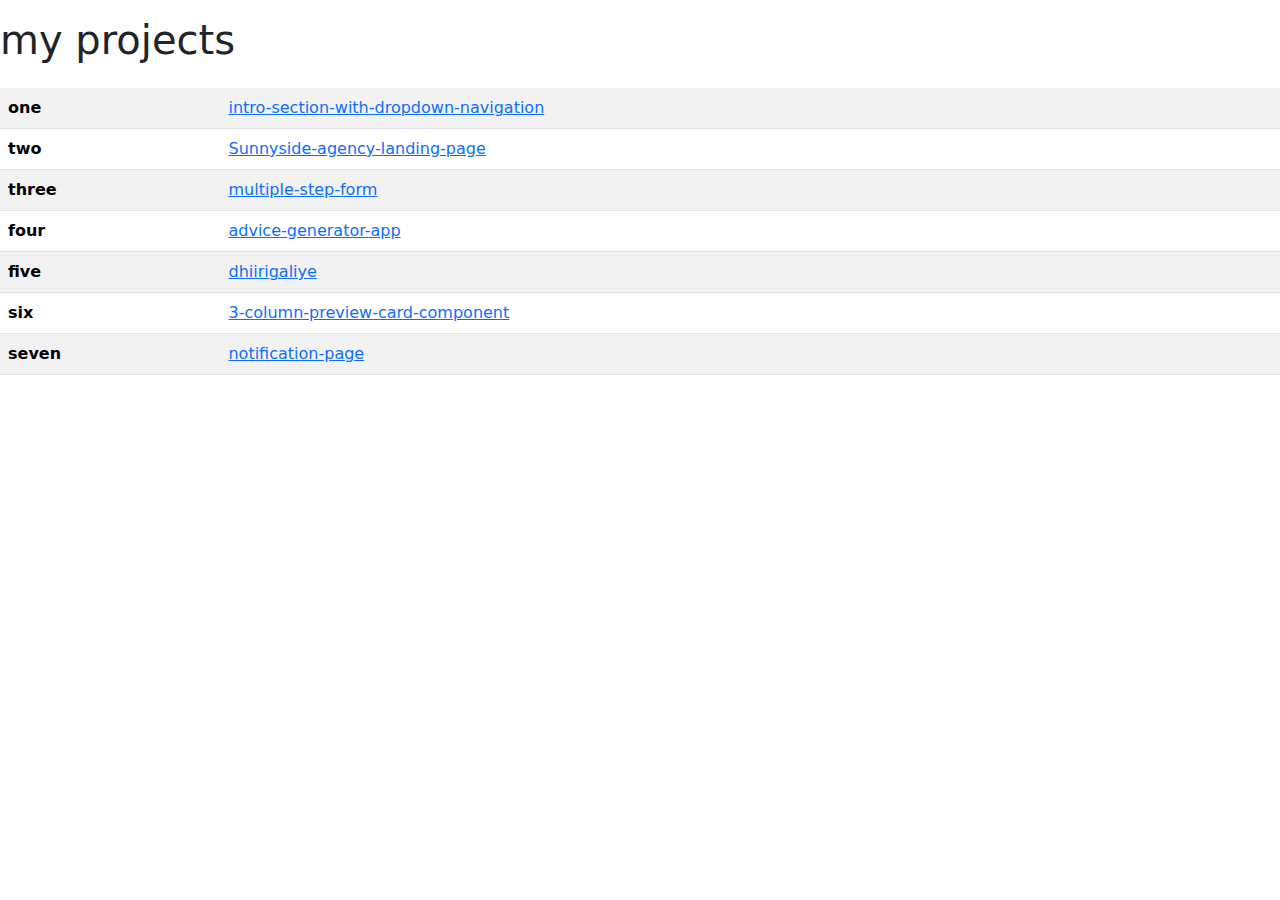
==== index.html @ 0f660411 "Add files via upload" ====
<!DOCTYPE html>
<html lang="en">
<head>
    <meta charset="UTF-8">
    <meta http-equiv="X-UA-Compatible" content="IE=edge">
    <meta name="viewport" content="width=device-width, initial-scale=1.0">
    <title>Document</title>
    <link rel="stylesheet" href="https://cdn.jsdelivr.net/npm/bootstrap@5.2.3/dist/css/bootstrap.min.css">
</head>
<body>
    <style>
        
    </style>
    <table class="table table-striped my-4">
        <h1 class="my-3">my projects</h1>
        <tr>
            <th>one</th>
            <td><a href="https://maryan121.github.io/intro-section-with-dropdown-navigation/" target="_blank" >intro-section-with-dropdown-navigation</a></td>
        </tr>
        <tr>
            <th>two</th>
            <td><a href="https://maryan121.github.io/Sunnyside-agency-landing-page/" target="_blank">Sunnyside-agency-landing-page</a></td>
        </tr>
        <tr>
            <th>three</th>
            <td><a href="https://maryan121.github.io/multiple-step-form/" target="_blank">multiple-step-form</a></td>
        </tr>
        <tr>
            <th>four</th>
            <td><a href="https://maryan121.github.io/advice-generator-app/" target="_blank">advice-generator-app</a></td>
        </tr>
        <tr>
            <th>five</th>
            <td><a href="https://maryan121.github.io/dhiirigaliye/" target="_blank">dhiirigaliye</a></td>
        </tr>
        <tr>
            <th>six</th>
            <td><a href="https://maryan121.github.io/3-column-preview-card-component/" target="_blank">3-column-preview-card-component</a></td>
        </tr>
        <tr>
            <th>seven</th>
            <td><a href="https://maryan121.github.io/notification-page/" target="_blank">notification-page</a></td>
        </tr>
    </table>

    <script src="https://cdn.jsdelivr.net/npm/bootstrap@5.2.3/dist/js/bootstrap.bundle.min.js" target="_blank"></script>
</body>
</html>
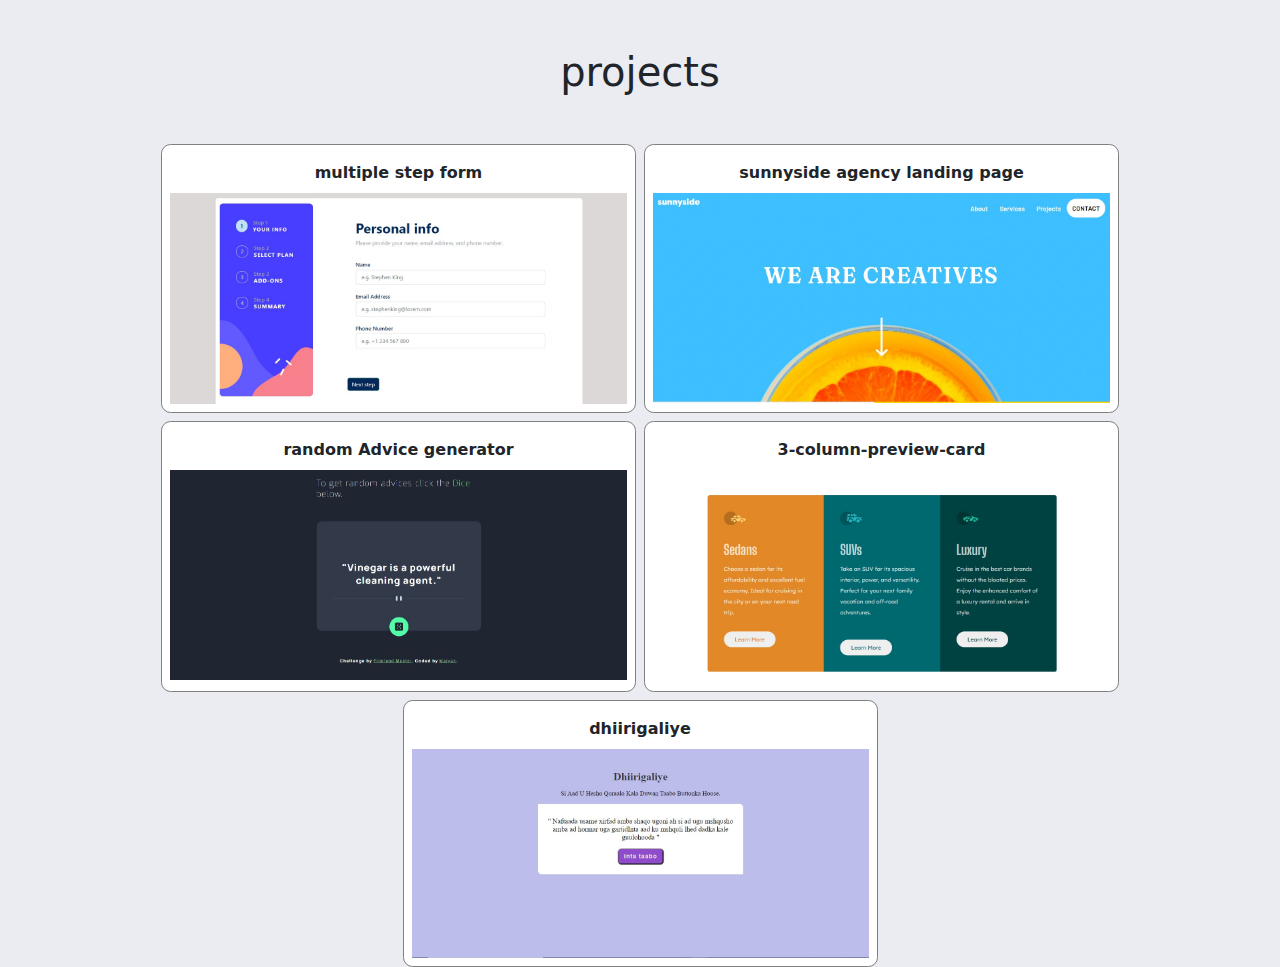
==== commit 075629d9: "Add files via upload" ====
--- a/index.html
+++ b/index.html
@@ -4,45 +4,46 @@
     <meta charset="UTF-8">
     <meta http-equiv="X-UA-Compatible" content="IE=edge">
     <meta name="viewport" content="width=device-width, initial-scale=1.0">
-    <title>Document</title>
+    <title>projects</title>
     <link rel="stylesheet" href="https://cdn.jsdelivr.net/npm/bootstrap@5.2.3/dist/css/bootstrap.min.css">
+    <link rel="stylesheet" href="style.css">
 </head>
 <body>
-    <style>
-        
-    </style>
-    <table class="table table-striped my-4">
-        <h1 class="my-3">my projects</h1>
-        <tr>
-            <th>one</th>
-            <td><a href="https://maryan121.github.io/intro-section-with-dropdown-navigation/" target="_blank" >intro-section-with-dropdown-navigation</a></td>
-        </tr>
-        <tr>
-            <th>two</th>
-            <td><a href="https://maryan121.github.io/Sunnyside-agency-landing-page/" target="_blank">Sunnyside-agency-landing-page</a></td>
-        </tr>
-        <tr>
-            <th>three</th>
-            <td><a href="https://maryan121.github.io/multiple-step-form/" target="_blank">multiple-step-form</a></td>
-        </tr>
-        <tr>
-            <th>four</th>
-            <td><a href="https://maryan121.github.io/advice-generator-app/" target="_blank">advice-generator-app</a></td>
-        </tr>
-        <tr>
-            <th>five</th>
-            <td><a href="https://maryan121.github.io/dhiirigaliye/" target="_blank">dhiirigaliye</a></td>
-        </tr>
-        <tr>
-            <th>six</th>
-            <td><a href="https://maryan121.github.io/3-column-preview-card-component/" target="_blank">3-column-preview-card-component</a></td>
-        </tr>
-        <tr>
-            <th>seven</th>
-            <td><a href="https://maryan121.github.io/notification-page/" target="_blank">notification-page</a></td>
-        </tr>
-    </table>
+    <main>
+        <div class="container">
+            <h1 class="my-5">projects</h1>
+            <div class="row gap-2 justify-content-center">
+                <div class="box col-lg-5 col-7 p-2">
+                        <strong class="my-2">multiple step form</strong>
+                        <a href="https://maryan121.github.io/multiple-step-form/" target="_blank"><img  src="images/multiplestepform1.jpg" alt=""></a>
+                </div>
+                <div class="box col-lg-5 col-7 p-2">
+                        <strong class="my-2">sunnyside agency landing page</strong>
+                        <a href="https://maryan121.github.io/Sunnyside-agency-landing-page/" target="_blank"><img  src="images/sunnyside1.jpg" alt=""></a>
+                </div>
+                <div class="box col-lg-5 col-7 p-2">
+                        <strong class="my-2">random Advice generator </strong>
+                        <a href="https://maryan121.github.io/advice-generator-app/" target="_blank"><img  src="images/adivegenerator1.jpg" alt=""></a>
+                </div>
+                <div class="box col-lg-5 col-7 p-2">
+                        <strong class="my-2">3-column-preview-card</strong>
+                        <a href="https://maryan121.github.io/3-column-preview-card-component/" target="_blank"><img  src="images/3-column-preview-card.jpg" alt=""></a>
+                        
+                    </div>
+                <div class="box col-lg-5 col-7 p-2">
+                        <strong class="my-2">dhiirigaliye</strong>
+                        <a href="https://maryan121.github.io/dhiirigaliye/" target="_blank"><img  src="images/dhiirigaliye1.jpg" alt=""></a>
 
-    <script src="https://cdn.jsdelivr.net/npm/bootstrap@5.2.3/dist/js/bootstrap.bundle.min.js" target="_blank"></script>
+                </div>
+            </div>
+        </div>
+    </main>
+
+
+
+
+
+
+    <script src="https://cdn.jsdelivr.net/npm/bootstrap@5.2.3/dist/js/bootstrap.bundle.min.js">    </script>
 </body>
 </html>--- a/style.css
+++ b/style.css
@@ -0,0 +1,22 @@
+body{
+    margin: 0;
+    padding: 0;
+    box-sizing: border-box;
+    background-color: rgb(235, 235, 242);
+
+}
+.container{
+    text-align: center;
+}
+.box{
+    display: flex;
+    flex-direction: column;
+    border: solid gray 1px;
+    border-radius: .6rem;
+background-color: #fff;}
+img{
+    width: 100%;
+}
+img:hover, img:focus{
+    opacity: .4;
+}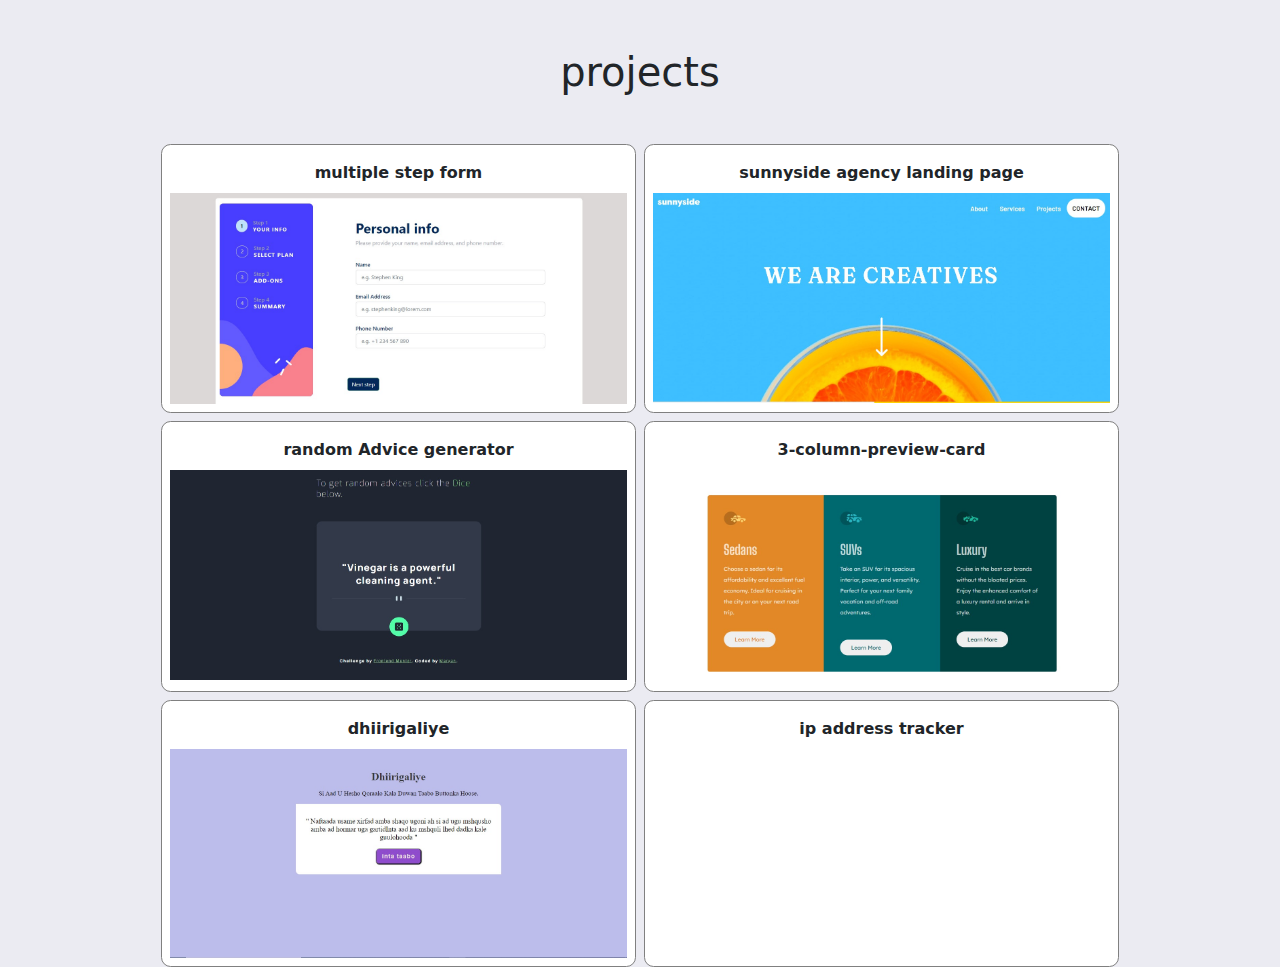
==== commit aa5d8207: "Update index.html" ====
--- a/index.html
+++ b/index.html
@@ -35,6 +35,13 @@
                         <a href="https://maryan121.github.io/dhiirigaliye/" target="_blank"><img  src="images/dhiirigaliye1.jpg" alt=""></a>
 
                 </div>
+                 <div class="box col-lg-5 col-7 p-2">
+                        <strong class="my-2">ip address tracker</strong>
+                        <a href="https://maryan121.github.io/ip-address-tracker/" target="_blank"><img  src="images/ipaddresstracker.jpg" alt=""></a>
+
+                </div>
+                
+                
             </div>
         </div>
     </main>
@@ -46,4 +53,4 @@
 
     <script src="https://cdn.jsdelivr.net/npm/bootstrap@5.2.3/dist/js/bootstrap.bundle.min.js">    </script>
 </body>
-</html>+</html>
